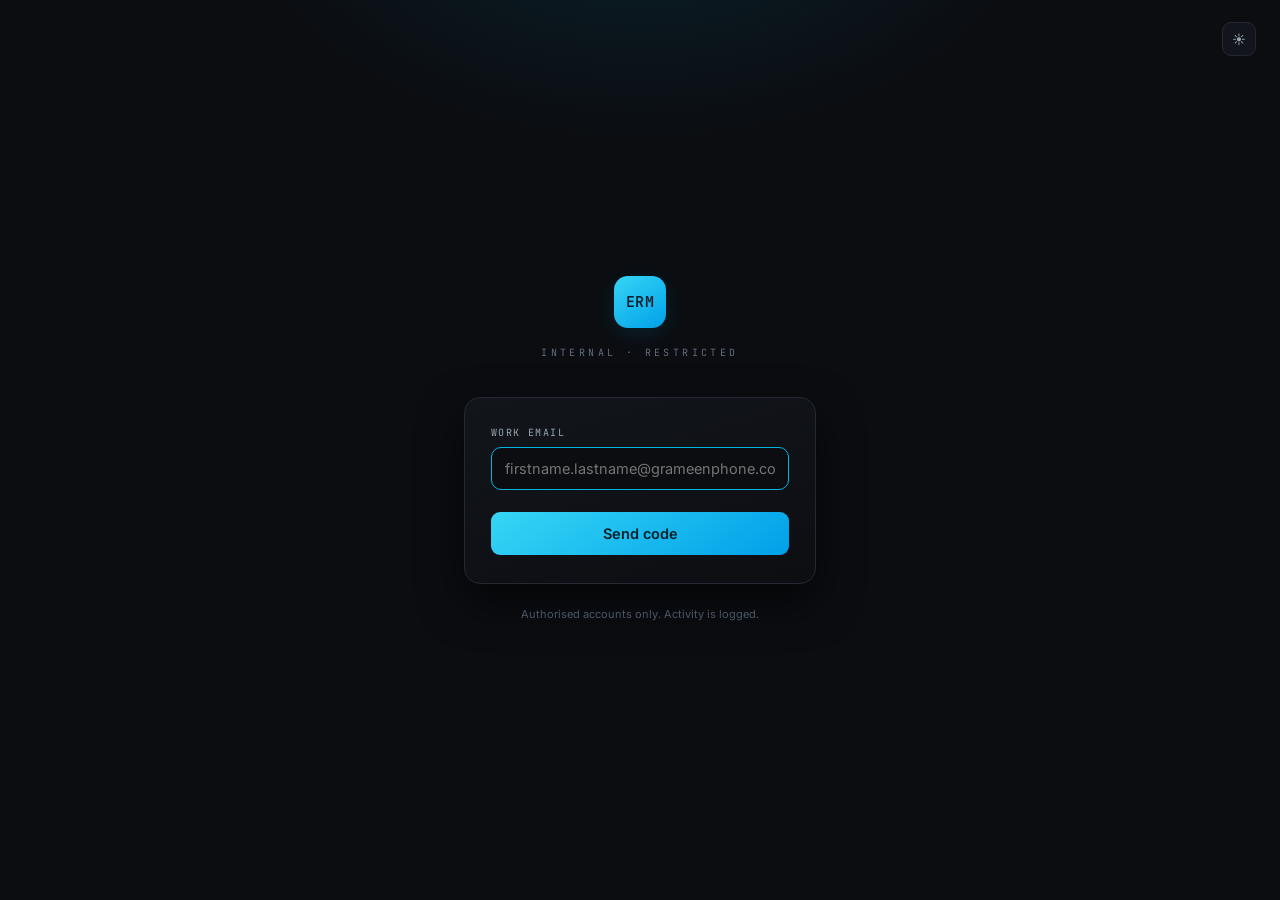
==== frontend/index.html @ 9290182c "WIP: P3 provider layer, admin API, frontend, cron, red-team round 2 Preservation commit made by the " ====
<!doctype html>
<html lang="en">
<head>
<meta charset="utf-8">
<meta name="viewport" content="width=device-width, initial-scale=1">
<title>ERM Desk — News Intelligence</title>
<link rel="preconnect" href="https://fonts.googleapis.com">
<link rel="preconnect" href="https://fonts.gstatic.com" crossorigin>
<link href="https://fonts.googleapis.com/css2?family=Lora:ital,wght@0,500;0,600;1,400&family=Inter:wght@400;500;600;700&family=JetBrains+Mono:wght@400;500;600&display=swap" rel="stylesheet">
<link rel="stylesheet" href="./css/theme.css">
<link rel="stylesheet" href="./css/app.css">
</head>
<body>
<div id="app"></div>
<script type="module" src="./js/main.js"></script>
</body>
</html>
---- frontend/css/theme.css ----
/* ERM News Intelligence — design tokens.
 * Verbatim from design/grameenphone-dashboard-redesign/project/ERM.dc.html
 * (frontend-contract.md §6). Dark is the default :root palette; light
 * overrides apply when <html data-theme="light">. Theme is 100% client
 * side — see js/theme.js.
 */

:root {
  --bg: #0b0d11;
  --panel: #12151b;
  --panel2: #0f1216;
  --raise: #171b22;
  --hover: #141821;
  --line: #232833;
  --line2: #333a47;
  --tx: #eef2f7;
  --tx2: #9aa5b4;
  --tx3: #626d7d;
  --tx4: #4d5764;
  --grad: linear-gradient(165deg, #12151b, #0c0e12);
  --shadow: 0 18px 44px rgba(0, 0, 0, .6);
  --ac: #00a0e9;
  --ac2: #00b5e2;
  --ac3: #36d6f5;
  --onac: #03202a;
  --actx: #36d6f5;
  --acsoft: rgba(0, 181, 226, .12);
  --acline: rgba(0, 181, 226, .34);
  --acbtn: linear-gradient(145deg, #36d6f5, #00a0e9);
  --red: #ff5a52;
  --amber: #e3b341;
  --green: #3fd6a8;
  --violet: #c264d6;
  --redsoft: rgba(255, 90, 82, .13);
  --ambersoft: rgba(227, 179, 65, .13);
  --greensoft: rgba(63, 214, 168, .13);
  --violetsoft: rgba(194, 100, 214, .13);
  --gridline: #1c2029;
}

html[data-theme="light"] {
  --bg: #f4f6f9;
  --panel: #ffffff;
  --panel2: #fafbfd;
  --raise: #f0f3f7;
  --hover: #eaf1f8;
  --line: #e2e7ee;
  --line2: #ccd5df;
  --tx: #111620;
  --tx2: #57616f;
  --tx3: #7d8896;
  --tx4: #a2acba;
  --grad: linear-gradient(165deg, #ffffff, #f7f9fc);
  --shadow: 0 18px 44px rgba(16, 24, 40, .13);
  --actx: #0077b0;
  --acsoft: rgba(0, 160, 233, .09);
  --acline: rgba(0, 160, 233, .28);
  --red: #d43a30;
  --amber: #a97c07;
  --green: #0d9c72;
  --violet: #8b3fa0;
  --redsoft: rgba(212, 58, 48, .09);
  --ambersoft: rgba(169, 124, 7, .11);
  --greensoft: rgba(13, 156, 114, .10);
  --violetsoft: rgba(139, 63, 160, .09);
  --gridline: #e8edf3;
}

/* Section colors — fixed per §3.2 (SECTION_COLORS map). Not theme-varying
 * in the prototype. */
:root {
  --sec-geopolitical: #00a0e9;
  --sec-macroeconomy: #36d6f5;
  --sec-telco: #7c5cff;
  --sec-political: #e3b341;
  --sec-others: #6b7684;
}
---- frontend/css/app.css ----
/* ERM News Intelligence — base + component styles.
 * Recreates the ERM.dc.html prototype's rendered look with ordinary CSS
 * classes instead of the prototype's per-element inline styles (the
 * `<sc-for>`/`<sc-if>`/support.js runtime is not reimplemented — see
 * frontend-contract.md's instructions). Values (padding, radii, font
 * sizes, colors) are taken 1:1 from the prototype's markup.
 */

* { box-sizing: border-box; }

html, body {
  margin: 0;
  padding: 0;
}

body {
  background: var(--bg);
  color: var(--tx);
  font-family: 'Inter', -apple-system, 'Segoe UI', sans-serif;
  -webkit-font-smoothing: antialiased;
  transition: background .2s ease, color .2s ease;
}

a { color: var(--actx); text-decoration: none; }
a:hover { opacity: .8; }
input, select, textarea, button { font-family: inherit; }
button { font-family: inherit; }
::selection { background: var(--acsoft); }

*::-webkit-scrollbar { width: 10px; height: 10px; }
*::-webkit-scrollbar-thumb { background: var(--line2); border-radius: 6px; border: 2px solid var(--bg); }
*::-webkit-scrollbar-track { background: transparent; }

@keyframes flashIn { from { opacity: 0; transform: translateY(-4px); } to { opacity: 1; transform: translateY(0); } }
@keyframes growW { from { width: 0; } }
@keyframes spin { to { transform: rotate(360deg); } }
@keyframes pulse { 0%, 100% { opacity: .55; } 50% { opacity: 1; } }

.mono { font-family: 'JetBrains Mono', monospace; }
.serif { font-family: 'Lora', Georgia, serif; }
.hidden { display: none !important; }
.grow { flex: 1; }

/* ── Buttons ─────────────────────────────────────────────────────── */
.btn {
  border: 0; border-radius: 9px; cursor: pointer; font-size: 12.5px; font-weight: 500;
  color: var(--tx2); background: var(--panel); padding: 9px 15px;
  transition: filter .15s ease, border-color .15s ease, color .15s ease, background .13s ease;
}
.btn:disabled { cursor: default; opacity: .6; }
.btn-primary {
  border: 0; color: var(--onac); background: var(--acbtn); font-weight: 600;
}
.btn-primary:hover:not(:disabled) { filter: brightness(1.07); }
.btn-outline { border: 1px solid var(--line2); background: var(--panel); color: var(--tx); }
.btn-outline:hover { border-color: var(--ac2); }
.btn-ghost { border: 0; background: none; color: var(--tx2); cursor: pointer; }
.btn-danger-outline { border: 1px solid var(--red); background: var(--redsoft); color: var(--red); font-weight: 600; }
.btn-soft { border: 1px solid var(--acline); background: var(--acsoft); color: var(--actx); font-weight: 600; }
.btn-sm { padding: 5px 11px; border: 1px solid var(--line2); border-radius: 6px; background: var(--raise); color: var(--tx2); font-size: 11px; font-weight: 500; }
.btn-sm:hover { color: var(--actx); border-color: var(--ac2); }
.btn-sm-danger:hover { color: var(--red); border-color: var(--red); }
.icon-btn {
  width: 34px; height: 34px; border: 1px solid var(--line); border-radius: 9px;
  background: var(--panel); color: var(--tx2); cursor: pointer; font-size: 13px;
  display: inline-flex; align-items: center; justify-content: center;
}
.icon-btn:hover { border-color: var(--line2); color: var(--tx); }

/* ── Cards / panels ──────────────────────────────────────────────── */
.card {
  background: var(--grad); border: 1px solid var(--line); border-radius: 16px; padding: 22px 24px;
}
.card-sm { border-radius: 14px; padding: 18px 20px; }
.card h3 { font-size: 16px; font-weight: 600; letter-spacing: -.4px; margin: 0 0 4px; }
.card p.hint { color: var(--tx3); font-size: 12.5px; margin: 0 0 18px; line-height: 1.5; }

/* ── Pills / badges ──────────────────────────────────────────────── */
.pill {
  display: inline-flex; align-items: center; gap: 7px; font-family: 'JetBrains Mono', monospace;
  font-size: 10.5px; font-weight: 600; padding: 3px 10px; border-radius: 999px;
}
.pill-dot { width: 6px; height: 6px; border-radius: 50%; }
.tag {
  font-size: 11px; font-weight: 600; color: var(--actx); background: var(--acsoft);
  padding: 2px 8px; border-radius: 5px; white-space: nowrap;
}

/* ── Forms ───────────────────────────────────────────────────────── */
.field-label {
  display: block; font-family: 'JetBrains Mono', monospace; font-size: 10px; letter-spacing: 1.4px;
  text-transform: uppercase; color: var(--tx2); margin-bottom: 8px;
}
.text-input, .textarea-input {
  width: 100%; background: var(--bg); border: 1px solid var(--line2); border-radius: 10px;
  outline: none; color: var(--tx); font-size: 14.5px; padding: 12px 13px;
}
.text-input:focus, .textarea-input:focus { border-color: var(--ac2); }
.textarea-input { font-size: 13.5px; line-height: 1.6; resize: vertical; }

/* ── Skeleton loading ────────────────────────────────────────────── */
.skel {
  background: var(--gridline); border-radius: 6px; animation: pulse 1.4s ease-in-out infinite;
}
.skel-row { height: 14px; margin: 6px 0; }

/* ── Empty / error states ────────────────────────────────────────── */
.state-block { padding: 48px 24px; text-align: center; }
.state-block .state-title { font-size: 15px; font-weight: 600; margin-bottom: 8px; }
.state-block .state-body { color: var(--tx2); font-size: 13px; line-height: 1.6; margin: 0 0 18px; }
.banner {
  display: flex; gap: 11px; align-items: flex-start; padding: 14px 16px; border-radius: 11px;
  margin-bottom: 16px; animation: flashIn .18s ease;
}
.banner-error { border: 1px solid var(--red); background: var(--redsoft); color: var(--red); }
.banner-info { border: 1px solid var(--acline); background: var(--acsoft); color: var(--tx2); }
.banner-ok { border: 1px solid var(--green); background: var(--greensoft); }

/* ── Login ───────────────────────────────────────────────────────── */
.login-screen {
  min-height: 100vh; display: flex; align-items: center; justify-content: center; padding: 40px 24px;
  background: var(--bg); position: relative;
}
.login-screen::before {
  content: ''; position: absolute; inset: 0; pointer-events: none;
  background: radial-gradient(620px 380px at 50% -12%, var(--acsoft), transparent 66%);
}
.login-box { position: relative; width: 100%; max-width: 352px; }
.login-logo-wrap { display: flex; flex-direction: column; align-items: center; margin-bottom: 38px; }
.login-logo {
  width: 52px; height: 52px; border-radius: 14px; display: grid; place-items: center;
  font-family: 'JetBrains Mono', monospace; font-size: 15px; font-weight: 600; letter-spacing: .5px;
  color: var(--onac); background: var(--acbtn); box-shadow: 0 6px 22px var(--acsoft);
}
.login-kicker {
  font-family: 'JetBrains Mono', monospace; font-size: 10px; letter-spacing: 3.4px; text-transform: uppercase;
  color: var(--tx3); margin-top: 18px;
}
.login-card { background: var(--grad); border: 1px solid var(--line); border-radius: 16px; padding: 28px 26px; box-shadow: var(--shadow); }
.login-email-row {
  display: flex; align-items: stretch; background: var(--bg); border: 1px solid var(--line2);
  border-radius: 10px; overflow: hidden; transition: border-color .15s ease;
}
.login-email-row.has-error { border-color: var(--red); }
.login-email-row.has-value { border-color: var(--ac2); }
.login-email-row input {
  flex: 1; min-width: 0; background: transparent; border: 0; outline: none; color: var(--tx);
  font-size: 14.5px; padding: 12px 13px;
}
.login-domain-suffix {
  display: flex; align-items: center; padding: 0 13px; background: var(--raise); border-left: 1px solid var(--line);
  font-family: 'JetBrains Mono', monospace; font-size: 12px; color: var(--tx2); white-space: nowrap;
}
.otp-input {
  width: 100%; background: var(--bg); border: 1px solid var(--line2); border-radius: 10px; outline: none;
  color: var(--tx); font-size: 20px; letter-spacing: 8px; text-align: center; padding: 12px 13px;
  font-family: 'JetBrains Mono', monospace;
}
.otp-input:focus { border-color: var(--ac2); }
.login-footnote { text-align: center; margin: 22px 0 0; font-size: 11px; line-height: 1.6; color: var(--tx4); }
.login-links { display: flex; justify-content: space-between; margin-top: 14px; font-size: 12px; }

/* ── App shell ───────────────────────────────────────────────────── */
.app-shell { display: flex; min-height: 100vh; background: var(--bg); }

.rail {
  flex: 0 0 auto; background: var(--panel2); border-right: 1px solid var(--line); display: flex;
  flex-direction: column; height: 100vh; position: sticky; top: 0; transition: width .18s ease;
  width: 234px; overflow: hidden;
}
.rail.collapsed { width: 62px; }
.rail-head { height: 60px; flex: 0 0 auto; display: flex; align-items: center; gap: 11px; padding: 0 16px; border-bottom: 1px solid var(--line); }
.rail-logo { width: 28px; height: 28px; flex: 0 0 28px; border-radius: 8px; display: grid; place-items: center; font-family: 'JetBrains Mono', monospace; font-size: 9.5px; font-weight: 600; color: var(--onac); background: var(--acbtn); }
.rail-body { flex: 1; overflow-y: auto; overflow-x: hidden; padding: 14px 9px; }
.rail-group { margin-bottom: 18px; }
.rail-group-label { font-family: 'JetBrains Mono', monospace; font-size: 9px; letter-spacing: 1.5px; text-transform: uppercase; color: var(--tx4); padding: 0 10px; margin-bottom: 7px; white-space: nowrap; }
.rail-item {
  width: 100%; display: flex; align-items: center; gap: 11px; padding: 9px 10px; margin-bottom: 2px;
  border: 0; border-radius: 9px; cursor: pointer; text-align: left; background: transparent; color: var(--tx2);
  transition: background .13s ease;
}
.rail-item:hover { background: var(--hover); }
.rail-item.active { background: var(--acsoft); color: var(--actx); }
.rail-item .rail-icon { width: 17px; flex: 0 0 17px; text-align: center; font-size: 12.5px; }
.rail-item .rail-label { flex: 1; min-width: 0; font-size: 13px; font-weight: 500; letter-spacing: -.1px; white-space: nowrap; overflow: hidden; text-overflow: ellipsis; }
.rail-item .rail-badge { flex: 0 0 auto; font-family: 'JetBrains Mono', monospace; font-size: 9.5px; font-weight: 600; padding: 2px 7px; border-radius: 999px; background: var(--acsoft); color: var(--actx); }
.rail-item.active .rail-badge { background: rgba(3, 32, 42, .2); color: var(--onac); }
.rail-item .rail-dot { flex: 0 0 auto; width: 6px; height: 6px; border-radius: 50%; background: var(--ac3); margin-left: -9px; align-self: flex-start; }
.rail-foot { flex: 0 0 auto; border-top: 1px solid var(--line); padding: 11px 9px; }
.rail-user { display: flex; align-items: center; gap: 9px; padding: 6px 10px; }
.rail-avatar { width: 26px; height: 26px; flex: 0 0 26px; border-radius: 50%; display: grid; place-items: center; font-size: 10px; font-weight: 600; color: var(--onac); background: var(--acbtn); }
.rail-user-name { font-size: 12px; font-weight: 500; white-space: nowrap; overflow: hidden; text-overflow: ellipsis; }
.rail-user-email { font-size: 10px; color: var(--tx4); white-space: nowrap; overflow: hidden; text-overflow: ellipsis; }
.rail-signout { flex: 0 0 auto; width: 26px; height: 26px; border: 1px solid var(--line); border-radius: 7px; background: transparent; color: var(--tx2); cursor: pointer; font-size: 11px; }
.rail-signout:hover { color: var(--red); border-color: var(--red); }
.rail-toggle { width: 100%; margin-top: 7px; padding: 7px; border: 1px solid var(--line); border-radius: 8px; background: transparent; color: var(--tx4); cursor: pointer; font-size: 11px; white-space: nowrap; }
.rail-toggle:hover { color: var(--tx2); border-color: var(--line2); }

.main-area { flex: 1; min-width: 0; height: 100vh; overflow-y: auto; }
.topbar {
  position: sticky; top: 0; z-index: 40; height: 60px; display: flex; align-items: center; gap: 14px;
  padding: 0 26px; background: var(--bg); border-bottom: 1px solid var(--line);
}
.topbar-title { font-size: 14.5px; font-weight: 600; letter-spacing: -.3px; white-space: nowrap; }
.topbar-kicker { font-family: 'JetBrains Mono', monospace; font-size: 9.5px; letter-spacing: .8px; color: var(--tx3); margin-top: 1px; white-space: nowrap; }
.progress-pill { display: flex; align-items: center; gap: 10px; padding: 6px 8px 6px 12px; border-radius: 999px; background: var(--acsoft); border: 1px solid var(--acline); }
.progress-dot { width: 7px; height: 7px; border-radius: 50%; background: var(--ac2); }
.today-label { font-family: 'JetBrains Mono', monospace; font-size: 10.5px; color: var(--tx3); white-space: nowrap; }

.page { max-width: 1280px; padding: 26px 26px 80px; }
.page-narrow { max-width: 920px; }
.page-md { max-width: 1000px; }
.page-wide { max-width: 1160px; }

/* ── Grids ───────────────────────────────────────────────────────── */
.grid-4 { display: grid; grid-template-columns: repeat(4, minmax(0, 1fr)); gap: 14px; }
.grid-3 { display: grid; grid-template-columns: repeat(3, minmax(0, 1fr)); gap: 16px; }
.grid-2 { display: grid; grid-template-columns: minmax(0, 1.15fr) minmax(0, 1fr); gap: 16px; }
.grid-2-long { display: grid; grid-template-columns: minmax(0, 1.25fr) minmax(0, 1fr); gap: 16px; }
.stack { display: flex; flex-direction: column; gap: 16px; }
.row { display: flex; align-items: center; gap: 10px; }
.row-between { display: flex; align-items: center; justify-content: space-between; gap: 10px; }
.wrap { flex-wrap: wrap; }

/* ── KPI card ────────────────────────────────────────────────────── */
.kpi { }
.kpi-value-row { display: flex; align-items: baseline; gap: 8px; }
.kpi-value { font-size: 30px; font-weight: 700; letter-spacing: -1.3px; line-height: 1; }
.kpi-delta { font-family: 'JetBrains Mono', monospace; font-size: 11px; font-weight: 600; }
.kpi-label { font-family: 'JetBrains Mono', monospace; font-size: 9.5px; letter-spacing: 1.2px; text-transform: uppercase; color: var(--tx2); margin-top: 9px; }
.kpi-note { font-size: 11px; color: var(--tx3); margin-top: 5px; line-height: 1.45; }

/* ── Bars ────────────────────────────────────────────────────────── */
.bar-track { height: 9px; border-radius: 5px; background: var(--gridline); overflow: hidden; }
.bar-track-sm { height: 6px; border-radius: 4px; }
.bar-fill { height: 100%; border-radius: 5px; animation: growW .6s cubic-bezier(.4, 0, .2, 1); }

/* ── 14-day / 12-month charts ────────────────────────────────────── */
.chart-cols { display: flex; align-items: flex-end; gap: 5px; height: 150px; }
.chart-col { flex: 1; display: flex; flex-direction: column; align-items: center; gap: 7px; height: 100%; justify-content: flex-end; }
.chart-bar { width: 100%; border-radius: 4px 4px 2px 2px; }
.chart-daylabel { font-family: 'JetBrains Mono', monospace; font-size: 8.5px; color: var(--tx4); }
.chart-summary { display: flex; align-items: center; gap: 16px; margin-top: 16px; padding-top: 14px; border-top: 1px solid var(--line); }
.chart-summary .num { font-size: 17px; font-weight: 700; letter-spacing: -.5px; }
.chart-summary .lbl { font-family: 'JetBrains Mono', monospace; font-size: 9px; letter-spacing: 1px; text-transform: uppercase; color: var(--tx3); margin-top: 3px; }

.months-cols { display: flex; align-items: flex-end; gap: 8px; height: 190px; }
.months-col { flex: 1; display: flex; flex-direction: column; align-items: center; gap: 8px; height: 100%; justify-content: flex-end; }
.months-stack { width: 100%; display: flex; flex-direction: column; border-radius: 4px 4px 2px 2px; overflow: hidden; }

/* ── Trend cards (long term) ─────────────────────────────────────── */
.trend-card-head { display: flex; align-items: center; justify-content: space-between; gap: 10px; margin-bottom: 12px; }
.trend-card-label { flex: 1; min-width: 0; font-family: 'JetBrains Mono', monospace; font-size: 9.5px; letter-spacing: 1.2px; text-transform: uppercase; color: var(--tx2); white-space: nowrap; overflow: hidden; text-overflow: ellipsis; }
.trend-card-delta { flex: 0 0 auto; font-family: 'JetBrains Mono', monospace; font-size: 11px; font-weight: 600; white-space: nowrap; }
.trend-card-value { font-size: 27px; font-weight: 700; letter-spacing: -1.2px; line-height: 1; }
.trend-card-unit { font-size: 11.5px; color: var(--tx3); }
.trend-card-axis { display: flex; justify-content: space-between; font-family: 'JetBrains Mono', monospace; font-size: 9px; color: var(--tx4); margin-top: 4px; }

/* ── Heatmap ─────────────────────────────────────────────────────── */
.heat-row { display: flex; align-items: center; gap: 10px; }
.heat-label { flex: 0 0 116px; font-size: 11.5px; color: var(--tx2); white-space: nowrap; overflow: hidden; text-overflow: ellipsis; }
.heat-cells { flex: 1; display: flex; gap: 3px; }
.heat-cell { flex: 1; height: 16px; border-radius: 3px; }
.heat-trend { flex: 0 0 auto; font-family: 'JetBrains Mono', monospace; font-size: 10px; }

/* ── Standing themes ─────────────────────────────────────────────── */
.standing-card { border: 1px solid var(--line); border-radius: 12px; background: var(--panel2); padding: 16px 18px; }
.standing-name { font-size: 13.5px; font-weight: 600; letter-spacing: -.2px; line-height: 1.35; }
.standing-note { font-size: 11.5px; color: var(--tx3); line-height: 1.5; margin-top: 7px; }

/* ── Review queue ────────────────────────────────────────────────── */
.review-shell { display: flex; flex-direction: column; height: calc(100vh - 60px); }
.review-toolbar { flex: 0 0 auto; border-bottom: 1px solid var(--line); background: var(--panel2); }
.review-toolbar-row { display: flex; align-items: center; gap: 9px; padding: 12px 26px; flex-wrap: wrap; }
.search-box { display: flex; align-items: center; gap: 8px; background: var(--panel); border: 1px solid var(--line2); border-radius: 9px; padding: 0 12px; height: 36px; min-width: 210px; flex: 1; max-width: 320px; }
.search-box input { flex: 1; min-width: 0; background: transparent; border: 0; outline: none; color: var(--tx); font-size: 13px; }
.seg-group { display: flex; background: var(--panel); border: 1px solid var(--line2); border-radius: 9px; padding: 3px; height: 36px; }
.seg-btn { padding: 0 12px; height: 100%; border: 0; border-radius: 6px; font-size: 12px; font-weight: 500; cursor: pointer; background: transparent; color: var(--tx2); display: flex; align-items: center; }
.seg-btn.active { background: var(--ac); color: var(--onac); }
.tier-group { display: flex; align-items: center; gap: 5px; background: var(--panel); border: 1px solid var(--line2); border-radius: 9px; padding: 0 8px; height: 36px; }
.tier-dot-btn { width: 22px; height: 22px; border: 1px solid var(--line); border-radius: 6px; background: transparent; cursor: pointer; display: grid; place-items: center; }
.tier-dot-btn.active { border-color: var(--line2); background: var(--raise); }
.tier-dot { width: 8px; height: 8px; border-radius: 50%; }
.chk-btn { height: 36px; padding: 0 13px; border: 1px solid var(--line2); border-radius: 9px; background: var(--panel); color: var(--tx2); font-size: 12.5px; font-weight: 500; cursor: pointer; white-space: nowrap; }
.src-menu { position: absolute; top: 42px; left: 0; z-index: 60; width: 258px; background: var(--panel); border: 1px solid var(--line2); border-radius: 12px; box-shadow: var(--shadow); padding: 10px; }
.src-menu-actions { display: flex; gap: 6px; padding-bottom: 9px; margin-bottom: 6px; border-bottom: 1px solid var(--line); }
.src-menu-list { max-height: 280px; overflow-y: auto; display: flex; flex-direction: column; gap: 1px; }
.src-menu-item { display: flex; align-items: center; gap: 9px; padding: 6px 8px; border-radius: 7px; font-size: 12.5px; color: var(--tx2); cursor: pointer; }
.src-menu-item:hover { background: var(--raise); }
.bulk-bar { display: flex; align-items: center; gap: 12px; padding: 10px 26px; background: var(--acsoft); border-top: 1px solid var(--acline); animation: flashIn .16s ease; }

.review-body { flex: 1; min-height: 0; display: grid; grid-template-columns: minmax(300px, 40%) minmax(0, 1fr); }
.review-list-pane { border-right: 1px solid var(--line); overflow-y: auto; background: var(--bg); }
.review-list-head { display: flex; align-items: center; justify-content: space-between; padding: 11px 18px 9px; position: sticky; top: 0; background: var(--bg); border-bottom: 1px solid var(--line); z-index: 5; }
.article-row { display: flex; gap: 11px; padding: 13px 18px; border-bottom: 1px solid var(--line); cursor: pointer; background: transparent; border-left: 3px solid transparent; transition: background .12s ease; }
.article-row:hover { background: var(--hover); }
.article-row.selected { background: var(--hover); border-left-color: var(--ac2); }
.article-row.rejected { opacity: .5; }
.article-check { flex: 0 0 16px; width: 16px; height: 16px; margin-top: 2px; border: 1px solid var(--line2); border-radius: 5px; background: transparent; display: grid; place-items: center; cursor: pointer; }
.article-check.checked { background: var(--ac3); border-color: var(--ac3); }
.article-check span { font-size: 10px; font-weight: 700; color: var(--onac); opacity: 0; }
.article-check.checked span { opacity: 1; }
.article-meta-row { display: flex; align-items: center; gap: 8px; margin-bottom: 6px; flex-wrap: wrap; }
.article-title { font-family: 'Lora', Georgia, serif; font-size: 14.5px; line-height: 1.4; color: var(--tx); }
.article-sub { font-family: 'JetBrains Mono', monospace; font-size: 10px; color: var(--tx3); margin-top: 6px; }

.review-detail-pane { overflow-y: auto; background: var(--panel2); }
.detail-wrap { padding: 24px 30px 90px; max-width: 750px; }
.detail-head { display: flex; align-items: center; gap: 9px; margin-bottom: 16px; flex-wrap: wrap; }
.detail-title { font-family: 'Lora', Georgia, serif; font-size: 26px; line-height: 1.3; font-weight: 600; letter-spacing: -.3px; margin: 0 0 8px; }
.detail-title-en { font-size: 14px; color: var(--tx2); font-style: italic; line-height: 1.5; margin-bottom: 10px; }
.detail-actions { display: flex; gap: 10px; margin-bottom: 22px; }
.reason-box { padding: 15px 17px; border: 1px solid var(--line); border-left: 3px solid var(--tx); border-radius: 11px; background: var(--panel); margin-bottom: 20px; }
.reason-kicker { font-family: 'JetBrains Mono', monospace; font-size: 9px; letter-spacing: 1.4px; text-transform: uppercase; color: var(--tx3); margin-bottom: 7px; }
.kw-chip { font-family: 'JetBrains Mono', monospace; font-size: 10.5px; color: var(--tx2); background: var(--raise); border: 1px solid var(--line); padding: 3px 9px; border-radius: 5px; }
.dup-toggle, .topic-toggle { display: flex; align-items: center; gap: 8px; width: 100%; padding: 12px 15px; border: 1px solid var(--line); border-radius: 11px; background: var(--panel); color: var(--tx); font-size: 13px; font-weight: 600; cursor: pointer; text-align: left; }
.topic-toggle { border: 1px solid var(--ambersoft); background: var(--ambersoft); }
.peer-row { display: flex; align-items: center; gap: 13px; padding: 11px 14px; border: 1px solid var(--line); border-radius: 9px; background: var(--panel); }
.article-body-text { font-family: 'Lora', Georgia, serif; font-size: 15px; line-height: 1.78; color: var(--tx2); white-space: pre-wrap; }
.body-missing { display: flex; align-items: center; gap: 11px; padding: 15px 17px; border: 1px dashed var(--line2); border-radius: 11px; background: var(--panel); }

.hints-bar { position: fixed; bottom: 18px; right: 22px; z-index: 70; display: flex; align-items: center; gap: 14px; padding: 9px 14px; background: var(--panel); border: 1px solid var(--line2); border-radius: 10px; box-shadow: var(--shadow); }
.hint-key { font-family: 'JetBrains Mono', monospace; font-size: 10.5px; font-weight: 600; color: var(--tx); background: var(--bg); border: 1px solid var(--line2); border-radius: 5px; padding: 2px 6px; }

/* ── Export ──────────────────────────────────────────────────────── */
.export-grid { display: grid; grid-template-columns: minmax(0, 1.75fr) minmax(272px, 340px); gap: 18px; align-items: start; }
.export-side { min-width: 0; position: sticky; top: 76px; display: flex; flex-direction: column; gap: 16px; }
.filter-opt { display: flex; align-items: flex-start; gap: 12px; text-align: left; padding: 13px 15px; border: 1px solid var(--line); border-radius: 11px; background: var(--panel2); cursor: pointer; width: 100%; }
.filter-opt.active { border-color: var(--acline); background: var(--acsoft); }
.radio-dot-outer { flex: 0 0 16px; width: 16px; height: 16px; margin-top: 1px; border: 1px solid var(--line2); border-radius: 50%; display: grid; place-items: center; }
.radio-dot-inner { width: 8px; height: 8px; border-radius: 50%; background: transparent; }
.chip-toggle { display: flex; align-items: center; gap: 8px; padding: 9px 14px; border: 1px solid var(--line2); border-radius: 9px; background: var(--panel); color: var(--tx2); font-size: 12.5px; font-weight: 500; cursor: pointer; }
.chip-toggle.active { border-color: var(--acline); background: var(--acsoft); color: var(--actx); }
.chip-mark { width: 14px; height: 14px; border: 1px solid var(--line2); border-radius: 4px; background: transparent; display: grid; place-items: center; font-size: 9px; font-weight: 700; color: var(--onac); }
.chip-mark.active { border-color: var(--ac2); background: var(--ac2); }
.col-check { display: flex; align-items: center; gap: 10px; padding: 10px 13px; border: 1px solid var(--line); border-radius: 9px; background: var(--panel2); cursor: pointer; }
.col-check.active { border-color: var(--acline); background: var(--acsoft); }
.recap-row { display: flex; align-items: baseline; gap: 10px; padding: 5px 0; }
.recap-k { flex: 0 0 78px; font-family: 'JetBrains Mono', monospace; font-size: 10px; letter-spacing: .6px; text-transform: uppercase; color: var(--tx4); }
.preset-btn { display: flex; align-items: center; gap: 11px; text-align: left; padding: 11px 13px; border: 1px solid var(--line); border-radius: 10px; background: var(--panel); cursor: pointer; width: 100%; }
.preset-btn:hover { border-color: var(--ac2); }

/* ── Tables ──────────────────────────────────────────────────────── */
.table-wrap { background: var(--grad); border: 1px solid var(--line); border-radius: 16px; overflow: hidden; }
.table-head-row { display: grid; gap: 14px; padding: 12px 22px; border-bottom: 1px solid var(--line); background: var(--panel2); }
.table-th { font-family: 'JetBrains Mono', monospace; font-size: 9px; letter-spacing: 1.4px; text-transform: uppercase; color: var(--tx3); }
.table-row { display: grid; gap: 14px; align-items: center; padding: 12px 22px; border-bottom: 1px solid var(--line); }
.table-row:hover { background: var(--hover); }
.sources-cols { grid-template-columns: 1.6fr 2fr .5fr .9fr 1.4fr; }
.keywords-cols { grid-template-columns: 1.3fr 1.3fr .8fr .8fr; }
.health-cols { grid-template-columns: 1.4fr .9fr .6fr .6fr 2fr .9fr; }
.runs-cols { grid-template-columns: 1.2fr .8fr .6fr .6fr .8fr; }

/* ── Manual / phase strip ────────────────────────────────────────── */
.phase-strip { display: flex; align-items: stretch; gap: 10px; }
.phase-card { min-width: 0; display: flex; flex-direction: column; justify-content: flex-end; gap: 8px; padding: 16px 15px; border: 1px solid var(--line); border-radius: 12px; background: var(--panel2); cursor: pointer; text-align: left; }
.phase-card.active { border-color: var(--acline); background: var(--acsoft); }
.phase-tabs { display: flex; gap: 8px; margin-bottom: 18px; flex-wrap: wrap; }

/* ── Misc ────────────────────────────────────────────────────────── */
.end-of-queue { padding: 24px 18px 40px; text-align: center; font-family: 'JetBrains Mono', monospace; font-size: 10.5px; color: var(--tx4); }
.section-divider { height: 1px; background: var(--line); margin: 18px 0; }

@media (max-width: 900px) {
  .grid-4, .grid-3 { grid-template-columns: repeat(2, minmax(0,1fr)); }
  .grid-2, .grid-2-long { grid-template-columns: 1fr; }
  .export-grid { grid-template-columns: 1fr; }
  .review-body { grid-template-columns: 1fr; }
}
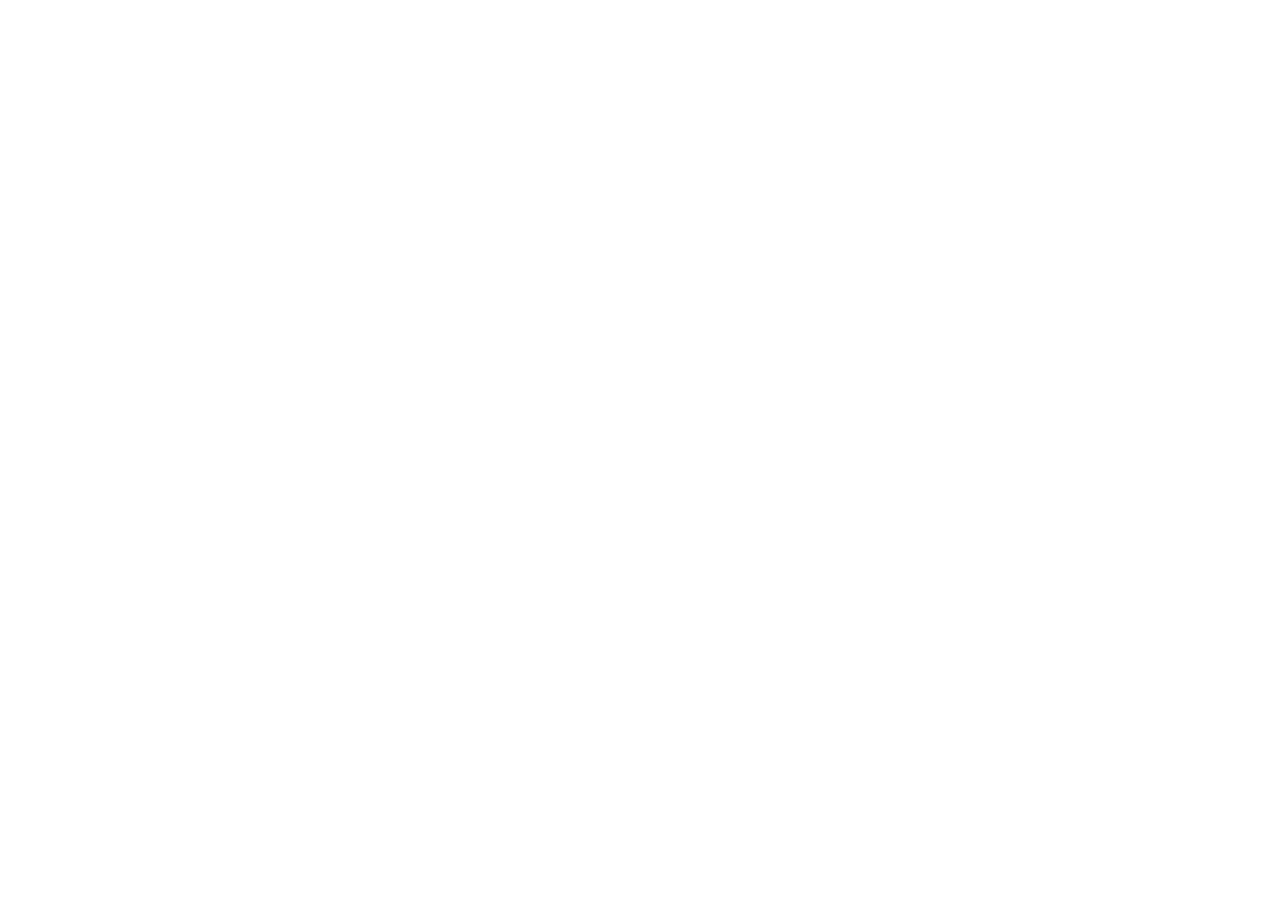
==== commit 45e2786b: "FIX: a blank page at /dash/long, and two more placeholders shown as data Found by clicking through e" ====
--- a/frontend/index.html
+++ b/frontend/index.html
@@ -7,11 +7,22 @@
 <link rel="preconnect" href="https://fonts.googleapis.com">
 <link rel="preconnect" href="https://fonts.gstatic.com" crossorigin>
 <link href="https://fonts.googleapis.com/css2?family=Lora:ital,wght@0,500;0,600;1,400&family=Inter:wght@400;500;600;700&family=JetBrains+Mono:wght@400;500;600&display=swap" rel="stylesheet">
-<link rel="stylesheet" href="./css/theme.css">
-<link rel="stylesheet" href="./css/app.css">
+<!-- ROOT-RELATIVE (leading slash), not "./".
+     These were "./css/...", which the browser resolves against the
+     CURRENT path. Every one-segment route (/review, /sources) resolves
+     against "/" and worked, so this went unnoticed. The Dashboard's
+     long-term tab is the only route with TWO segments: at /dash/long
+     the browser asked for /dash/css/app.css and /dash/js/main.js, got
+     404s, and rendered a blank page.
+
+     It breaks the same way in production, where render.yaml rewrites
+     every path to index.html, so any future nested route would inherit
+     the bug. A leading slash pins them to the site root. -->
+<link rel="stylesheet" href="/css/theme.css">
+<link rel="stylesheet" href="/css/app.css">
 </head>
 <body>
 <div id="app"></div>
-<script type="module" src="./js/main.js"></script>
+<script type="module" src="/js/main.js"></script>
 </body>
 </html>
